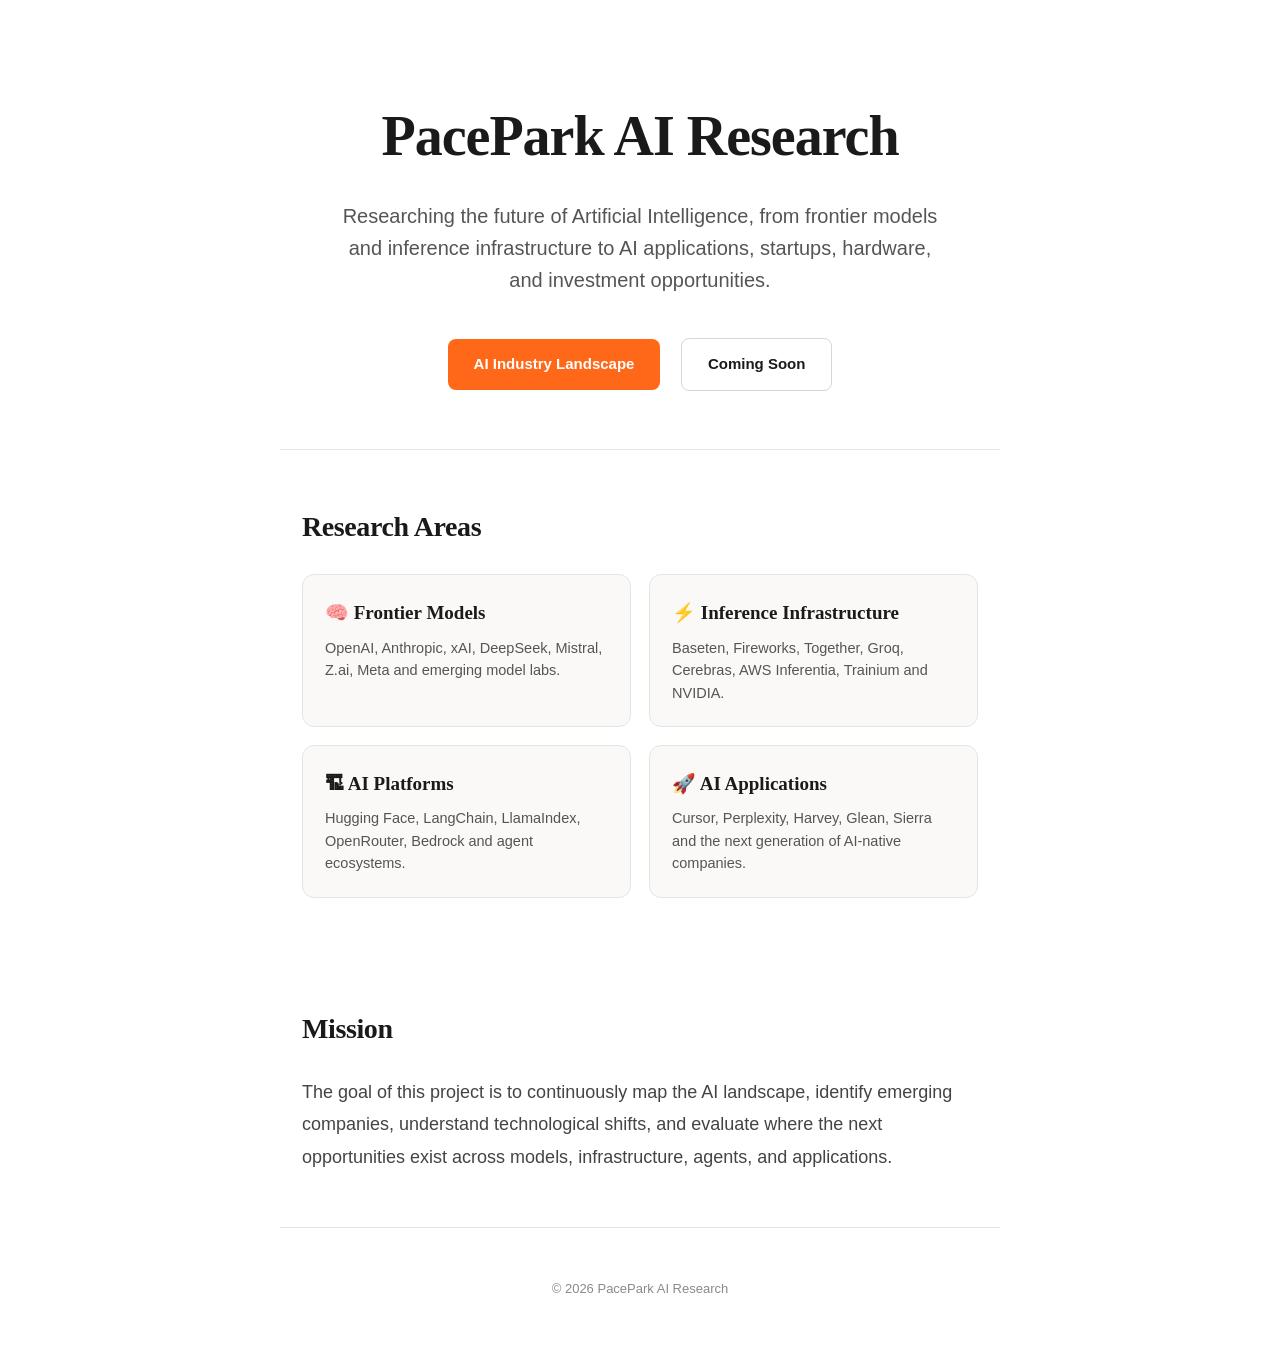
==== index.html @ 9718423b "Restyle to white Substack-style theme (light bg, black serif type) — content unchanged" ====
<!DOCTYPE html>
<html lang="en">
<head>
<meta charset="UTF-8">
<meta name="viewport" content="width=device-width, initial-scale=1.0">
<title>PacePark AI Research</title>
<style>
:root{--accent:#ff6719;--serif:Georgia,"Iowan Old Style","Times New Roman",serif;--sans:-apple-system,BlinkMacSystemFont,"Segoe UI",Roboto,Helvetica,Arial,sans-serif}
*{box-sizing:border-box}
body{margin:0;font-family:var(--sans);background:#ffffff;color:#1a1a1a;line-height:1.65}
.hero{max-width:720px;margin:0 auto;padding:90px 22px 50px;text-align:center;border-bottom:1px solid #e7e5e0}
h1{font-family:var(--serif);font-size:56px;font-weight:800;letter-spacing:-1px;margin:0 0 18px}
.subtitle{font-size:20px;color:#555;max-width:600px;margin:0 auto;line-height:1.6}
.buttons{margin-top:34px}
.button{display:inline-block;margin:8px;padding:13px 26px;border-radius:8px;text-decoration:none;font-weight:600;font-size:15px}
.primary{background:var(--accent);color:#fff}
.primary:hover{background:#e85c10}
.secondary{border:1px solid #d8d6d0;color:#1a1a1a}
.secondary:hover{border-color:#1a1a1a}
.section{max-width:720px;margin:0 auto;padding:54px 22px}
.section h2{font-family:var(--serif);font-size:28px;font-weight:800;letter-spacing:-.4px;margin:0 0 24px}
.cards{display:grid;grid-template-columns:repeat(auto-fit,minmax(240px,1fr));gap:18px}
.card{background:#faf9f7;border:1px solid #e7e5e0;border-radius:12px;padding:22px}
.card h3{font-family:var(--serif);font-size:19px;font-weight:700;margin:0 0 8px}
.card p{margin:0;color:#555;font-size:14.5px;line-height:1.55}
.mission p{color:#444;font-size:18px;line-height:1.8;margin:0}
.footer{text-align:center;color:#8a8a8a;padding:50px 22px;font-size:13px;border-top:1px solid #e7e5e0;max-width:720px;margin:0 auto}
@media(max-width:600px){h1{font-size:40px}}
</style>
</head>
<body>
<div class="hero">
<h1>PacePark AI Research</h1>
<p class="subtitle">
Researching the future of Artificial Intelligence, from frontier models and inference infrastructure to AI applications, startups, hardware, and investment opportunities.
</p>
<div class="buttons">
<a class="button primary" href="ai-landscape.html">AI Industry Landscape</a>
<a class="button secondary" href="#">Coming Soon</a>
</div>
</div>

<div class="section">
<h2>Research Areas</h2>
<div class="cards">
<div class="card">
<h3>🧠 Frontier Models</h3>
<p>OpenAI, Anthropic, xAI, DeepSeek, Mistral, Z.ai, Meta and emerging model labs.</p>
</div>
<div class="card">
<h3>⚡ Inference Infrastructure</h3>
<p>Baseten, Fireworks, Together, Groq, Cerebras, AWS Inferentia, Trainium and NVIDIA.</p>
</div>
<div class="card">
<h3>🏗 AI Platforms</h3>
<p>Hugging Face, LangChain, LlamaIndex, OpenRouter, Bedrock and agent ecosystems.</p>
</div>
<div class="card">
<h3>🚀 AI Applications</h3>
<p>Cursor, Perplexity, Harvey, Glean, Sierra and the next generation of AI-native companies.</p>
</div>
</div>
</div>

<div class="section mission">
<h2>Mission</h2>
<p>
The goal of this project is to continuously map the AI landscape, identify emerging companies, understand technological shifts, and evaluate where the next opportunities exist across models, infrastructure, agents, and applications.
</p>
</div>

<div class="footer">© 2026 PacePark AI Research</div>
</body>
</html>
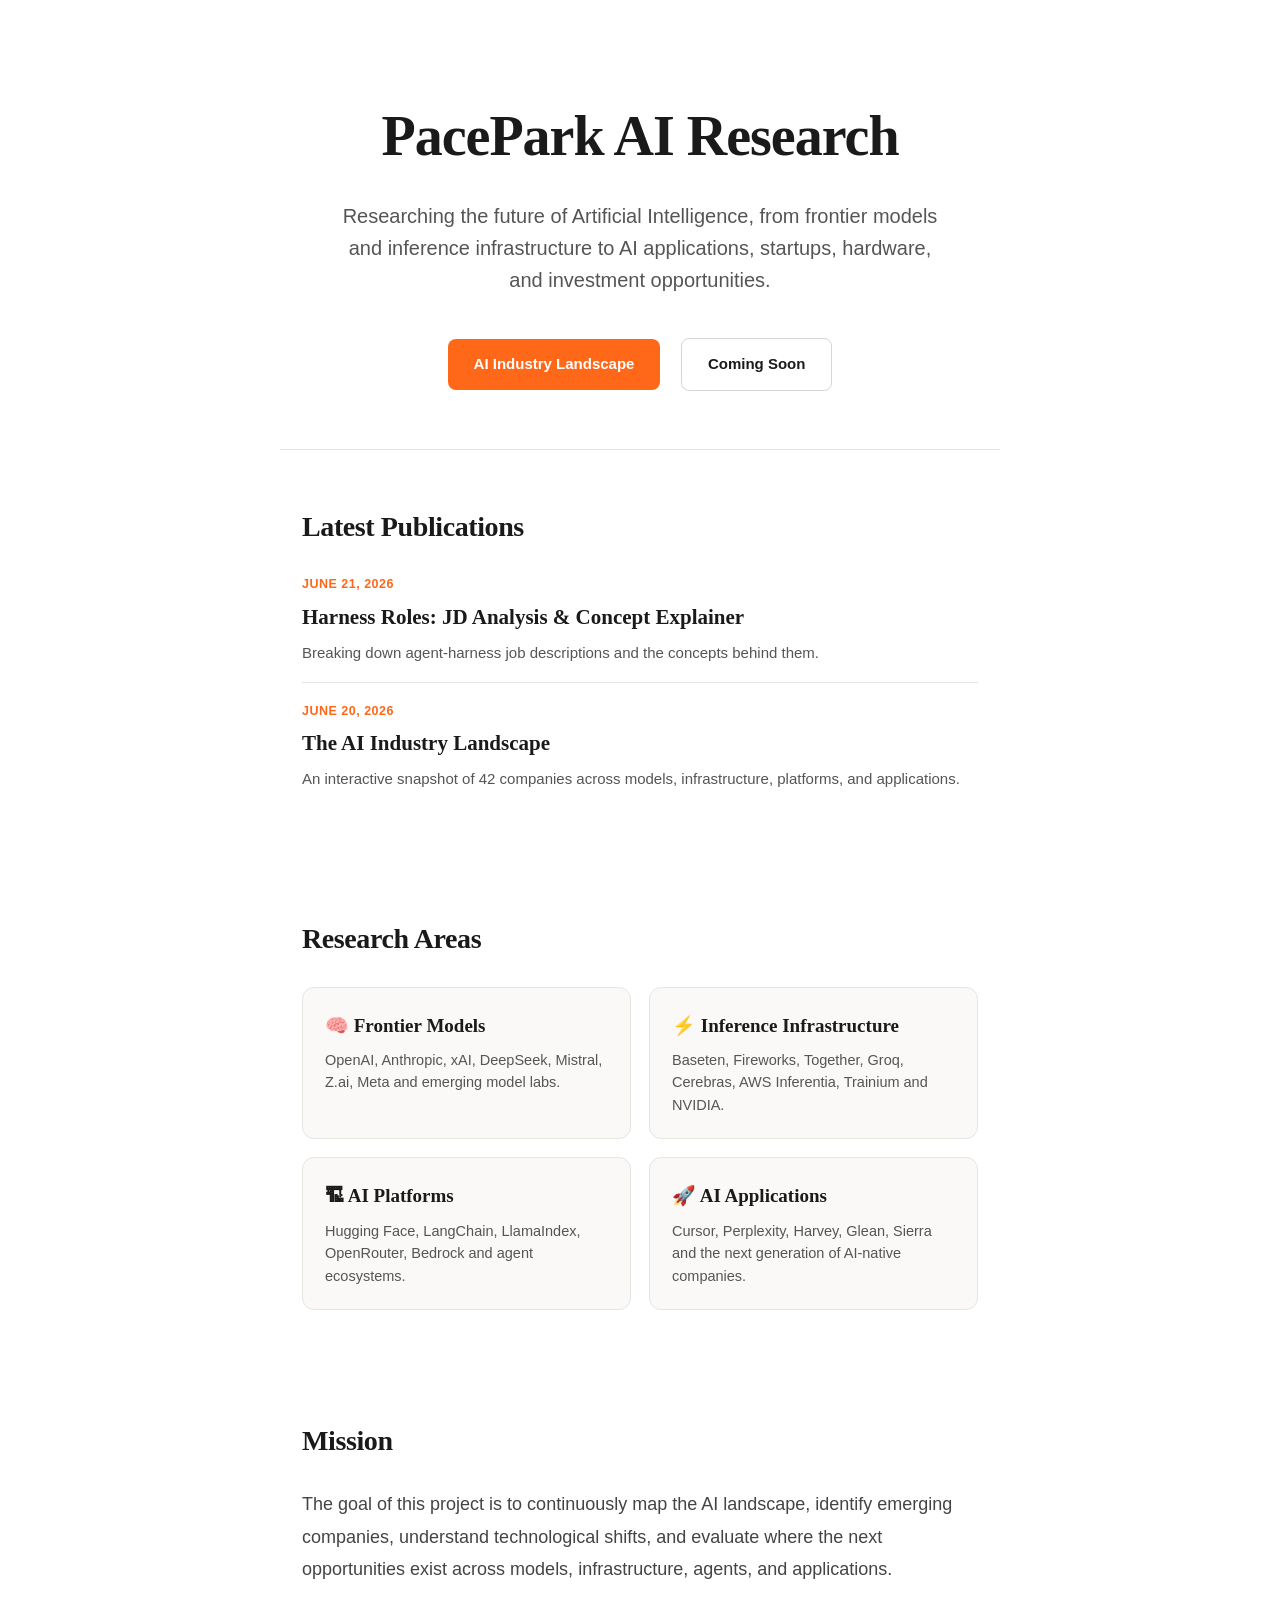
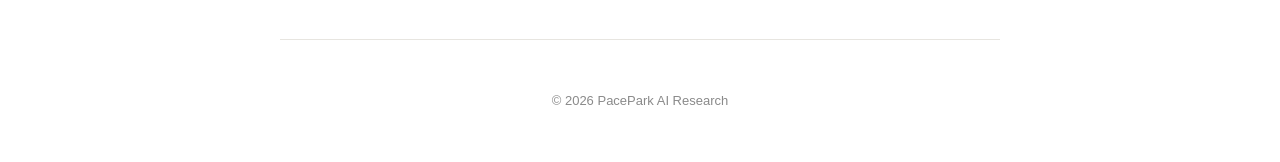
==== commit 371995d7: "latest publications section" ====
--- a/index.html
+++ b/index.html
@@ -24,6 +24,14 @@
 .card h3{font-family:var(--serif);font-size:19px;font-weight:700;margin:0 0 8px}
 .card p{margin:0;color:#555;font-size:14.5px;line-height:1.55}
 .mission p{color:#444;font-size:18px;line-height:1.8;margin:0}
+.posts{list-style:none;margin:0;padding:0}
+.post-item{padding:18px 0;border-bottom:1px solid #e7e5e0}
+.post-item:first-child{padding-top:0}
+.post-item:last-child{border-bottom:none}
+.post-item .pdate{display:block;color:var(--accent);font-size:12.5px;font-weight:700;letter-spacing:.5px;text-transform:uppercase;margin-bottom:5px}
+.post-item a{font-family:var(--serif);font-size:21px;font-weight:700;color:#1a1a1a;text-decoration:none}
+.post-item a:hover{color:var(--accent)}
+.post-item p{margin:6px 0 0;color:#555;font-size:15px;line-height:1.55}
 .footer{text-align:center;color:#8a8a8a;padding:50px 22px;font-size:13px;border-top:1px solid #e7e5e0;max-width:720px;margin:0 auto}
 @media(max-width:600px){h1{font-size:40px}}
 </style>
@@ -38,6 +46,22 @@
 <a class="button primary" href="ai-landscape.html">AI Industry Landscape</a>
 <a class="button secondary" href="#">Coming Soon</a>
 </div>
+</div>
+
+<div class="section">
+<h2>Latest Publications</h2>
+<ul class="posts">
+<li class="post-item">
+<span class="pdate">June 21, 2026</span>
+<a href="harness_jobs_analysis.html">Harness Roles: JD Analysis &amp; Concept Explainer</a>
+<p>Breaking down agent-harness job descriptions and the concepts behind them.</p>
+</li>
+<li class="post-item">
+<span class="pdate">June 20, 2026</span>
+<a href="ai-landscape.html">The AI Industry Landscape</a>
+<p>An interactive snapshot of 42 companies across models, infrastructure, platforms, and applications.</p>
+</li>
+</ul>
 </div>
 
 <div class="section">
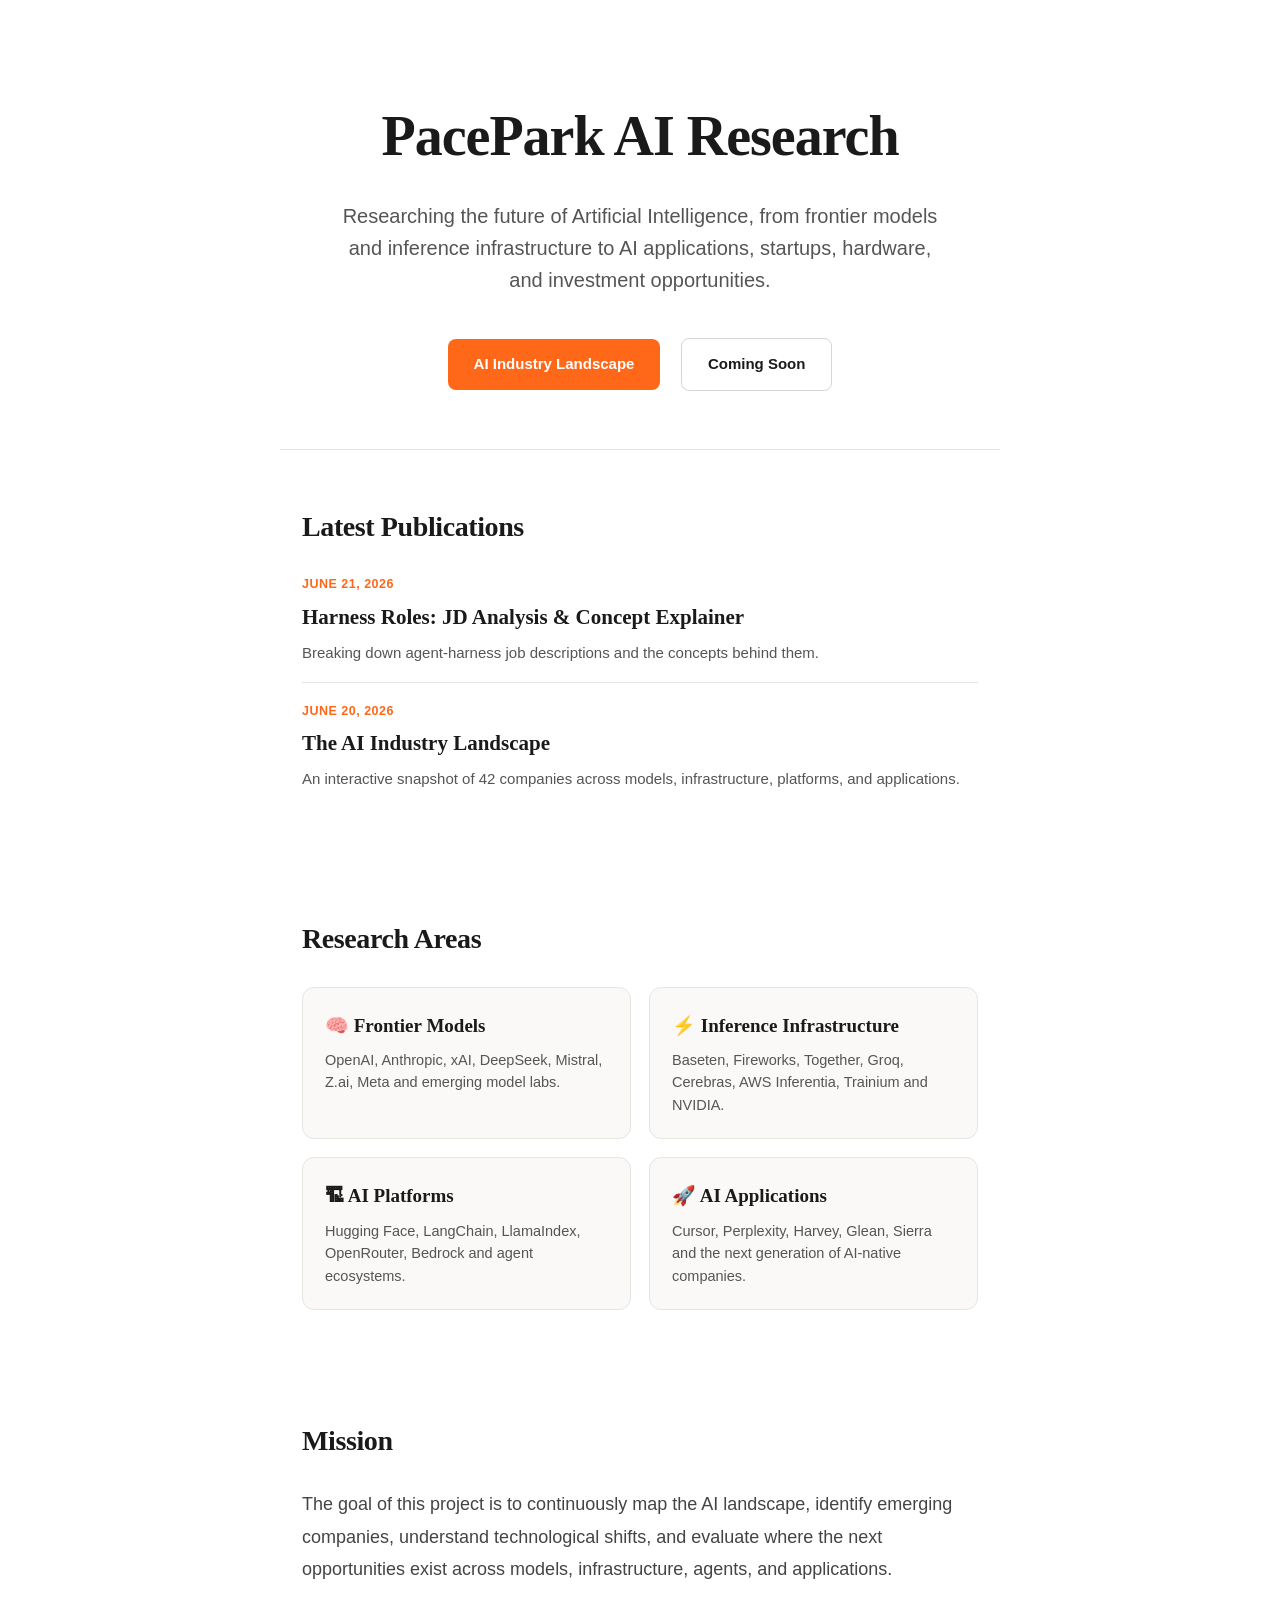
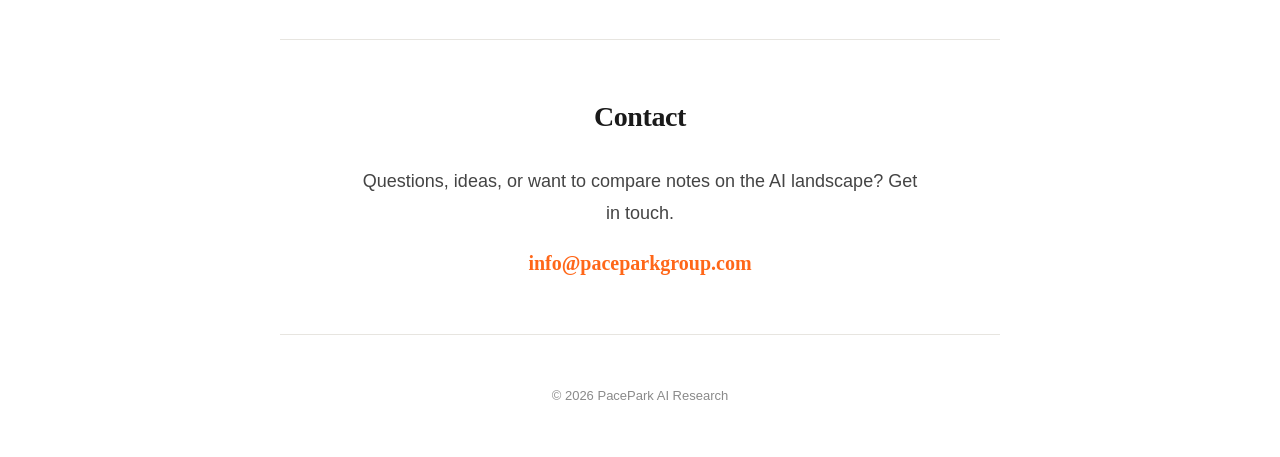
==== commit 071c9e90: "add contact" ====
--- a/index.html
+++ b/index.html
@@ -24,6 +24,10 @@
 .card h3{font-family:var(--serif);font-size:19px;font-weight:700;margin:0 0 8px}
 .card p{margin:0;color:#555;font-size:14.5px;line-height:1.55}
 .mission p{color:#444;font-size:18px;line-height:1.8;margin:0}
+.contact{text-align:center;border-top:1px solid #e7e5e0}
+.contact p{color:#444;font-size:18px;line-height:1.8;margin:0 auto 18px;max-width:560px}
+.contact a.email{display:inline-block;font-family:var(--serif);font-size:20px;font-weight:700;color:var(--accent);text-decoration:none}
+.contact a.email:hover{text-decoration:underline}
 .posts{list-style:none;margin:0;padding:0}
 .post-item{padding:18px 0;border-bottom:1px solid #e7e5e0}
 .post-item:first-child{padding-top:0}
@@ -93,6 +97,12 @@
 </p>
 </div>
 
+<div class="section contact">
+<h2>Contact</h2>
+<p>Questions, ideas, or want to compare notes on the AI landscape? Get in touch.</p>
+<a class="email" href="mailto:info@paceparkgroup.com">info@paceparkgroup.com</a>
+</div>
+
 <div class="footer">© 2026 PacePark AI Research</div>
 </body>
 </html>
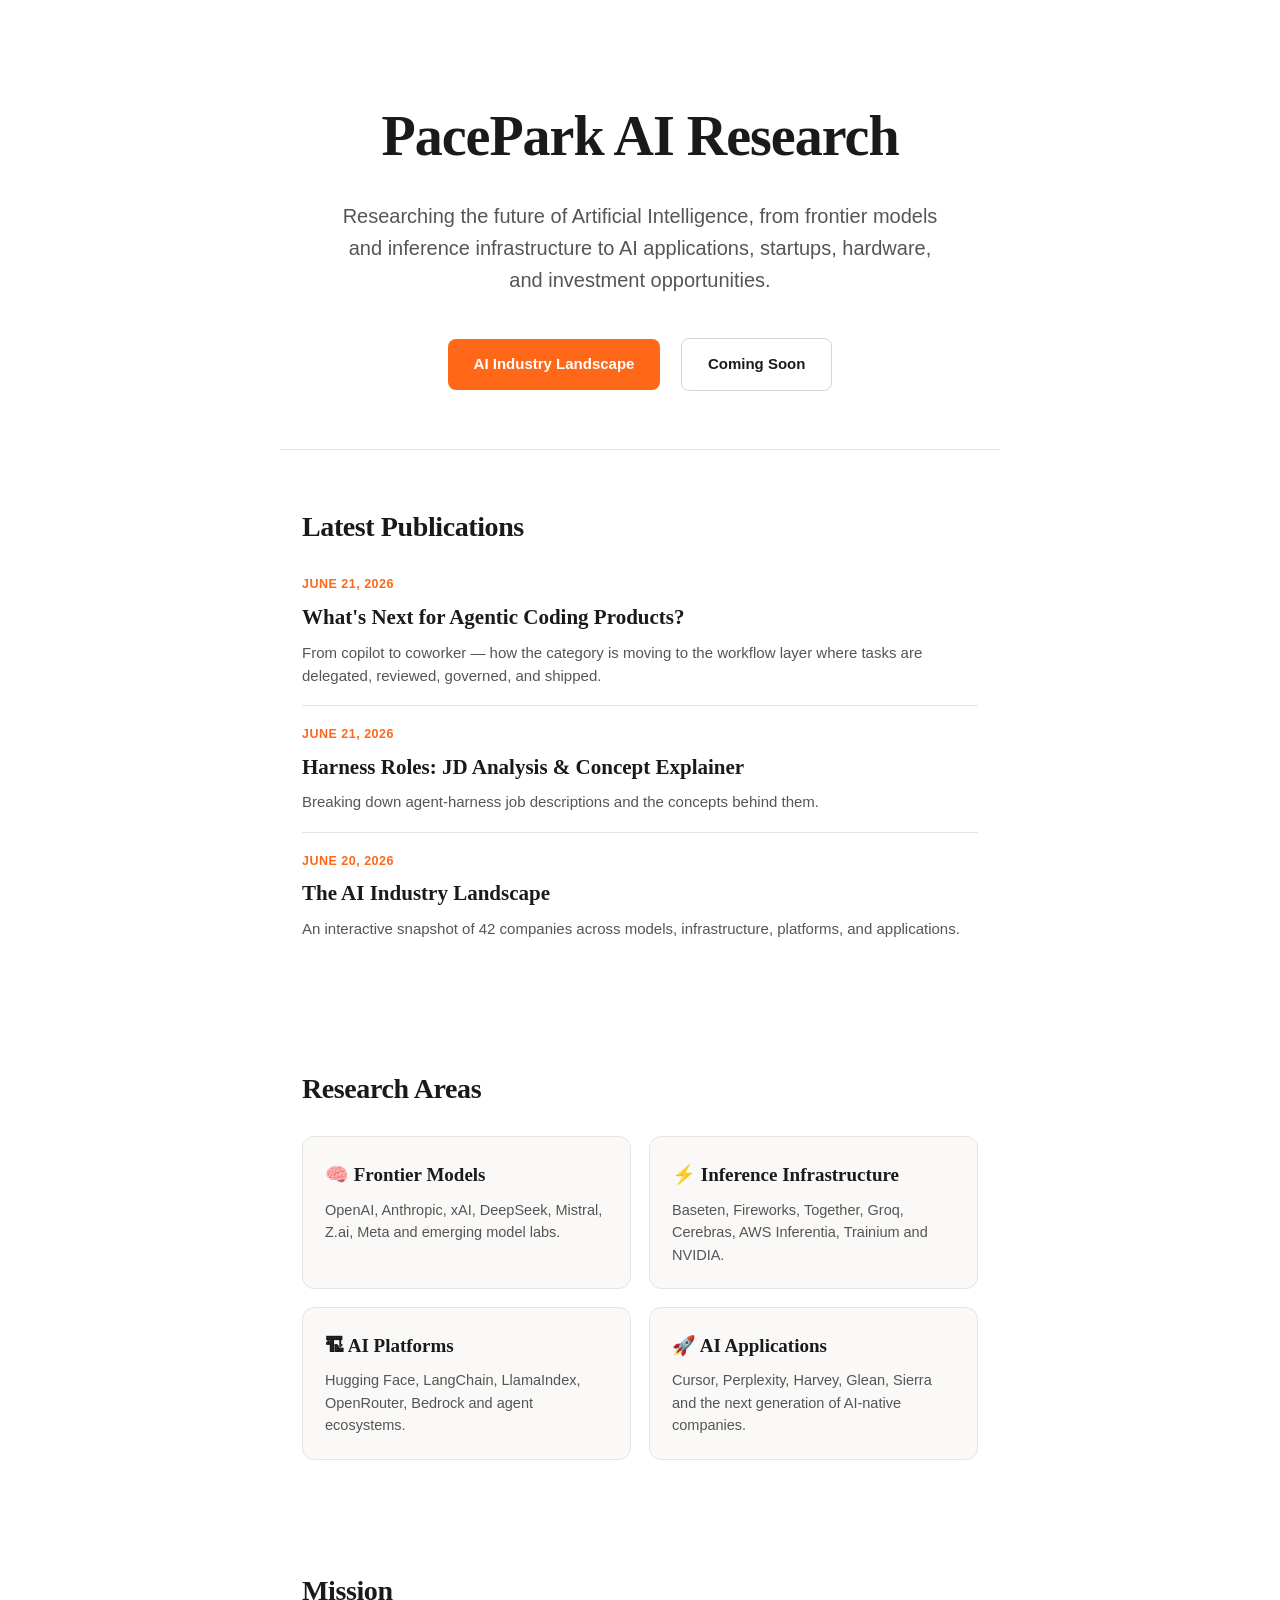
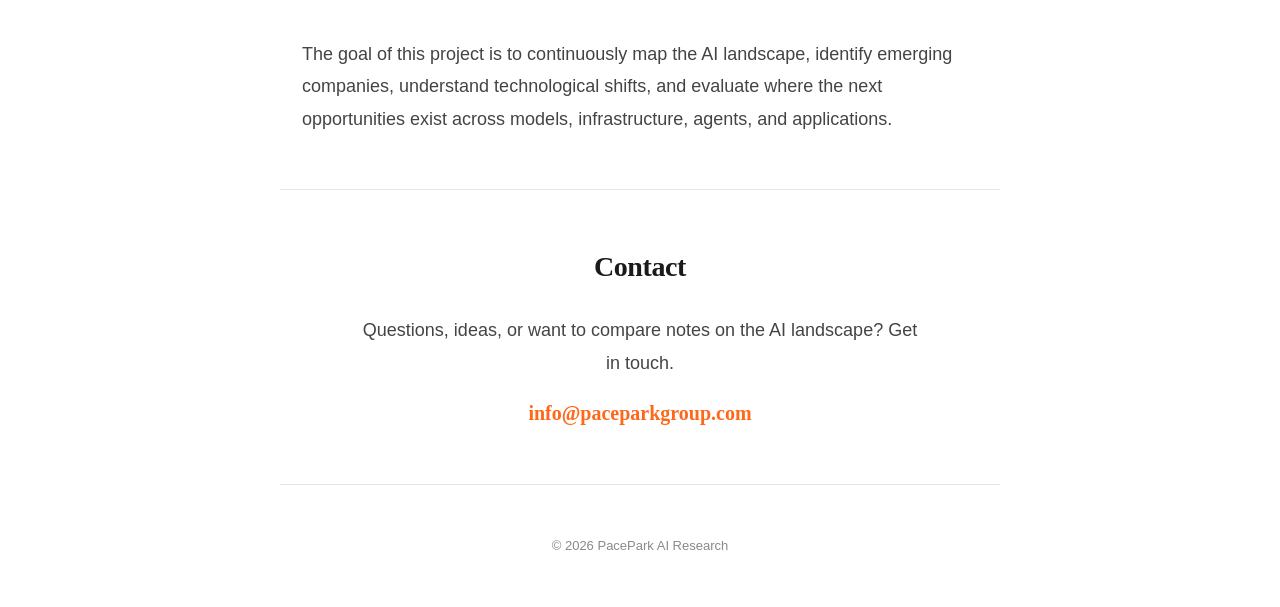
==== commit f833b310: "Add agentic coding post and Substack-style bylines New post "What's Next for Agentic Coding Products" ====
--- a/index.html
+++ b/index.html
@@ -57,6 +57,11 @@
 <ul class="posts">
 <li class="post-item">
 <span class="pdate">June 21, 2026</span>
+<a href="agentic_coding_products_next.html">What's Next for Agentic Coding Products?</a>
+<p>From copilot to coworker — how the category is moving to the workflow layer where tasks are delegated, reviewed, governed, and shipped.</p>
+</li>
+<li class="post-item">
+<span class="pdate">June 21, 2026</span>
 <a href="harness_jobs_analysis.html">Harness Roles: JD Analysis &amp; Concept Explainer</a>
 <p>Breaking down agent-harness job descriptions and the concepts behind them.</p>
 </li>
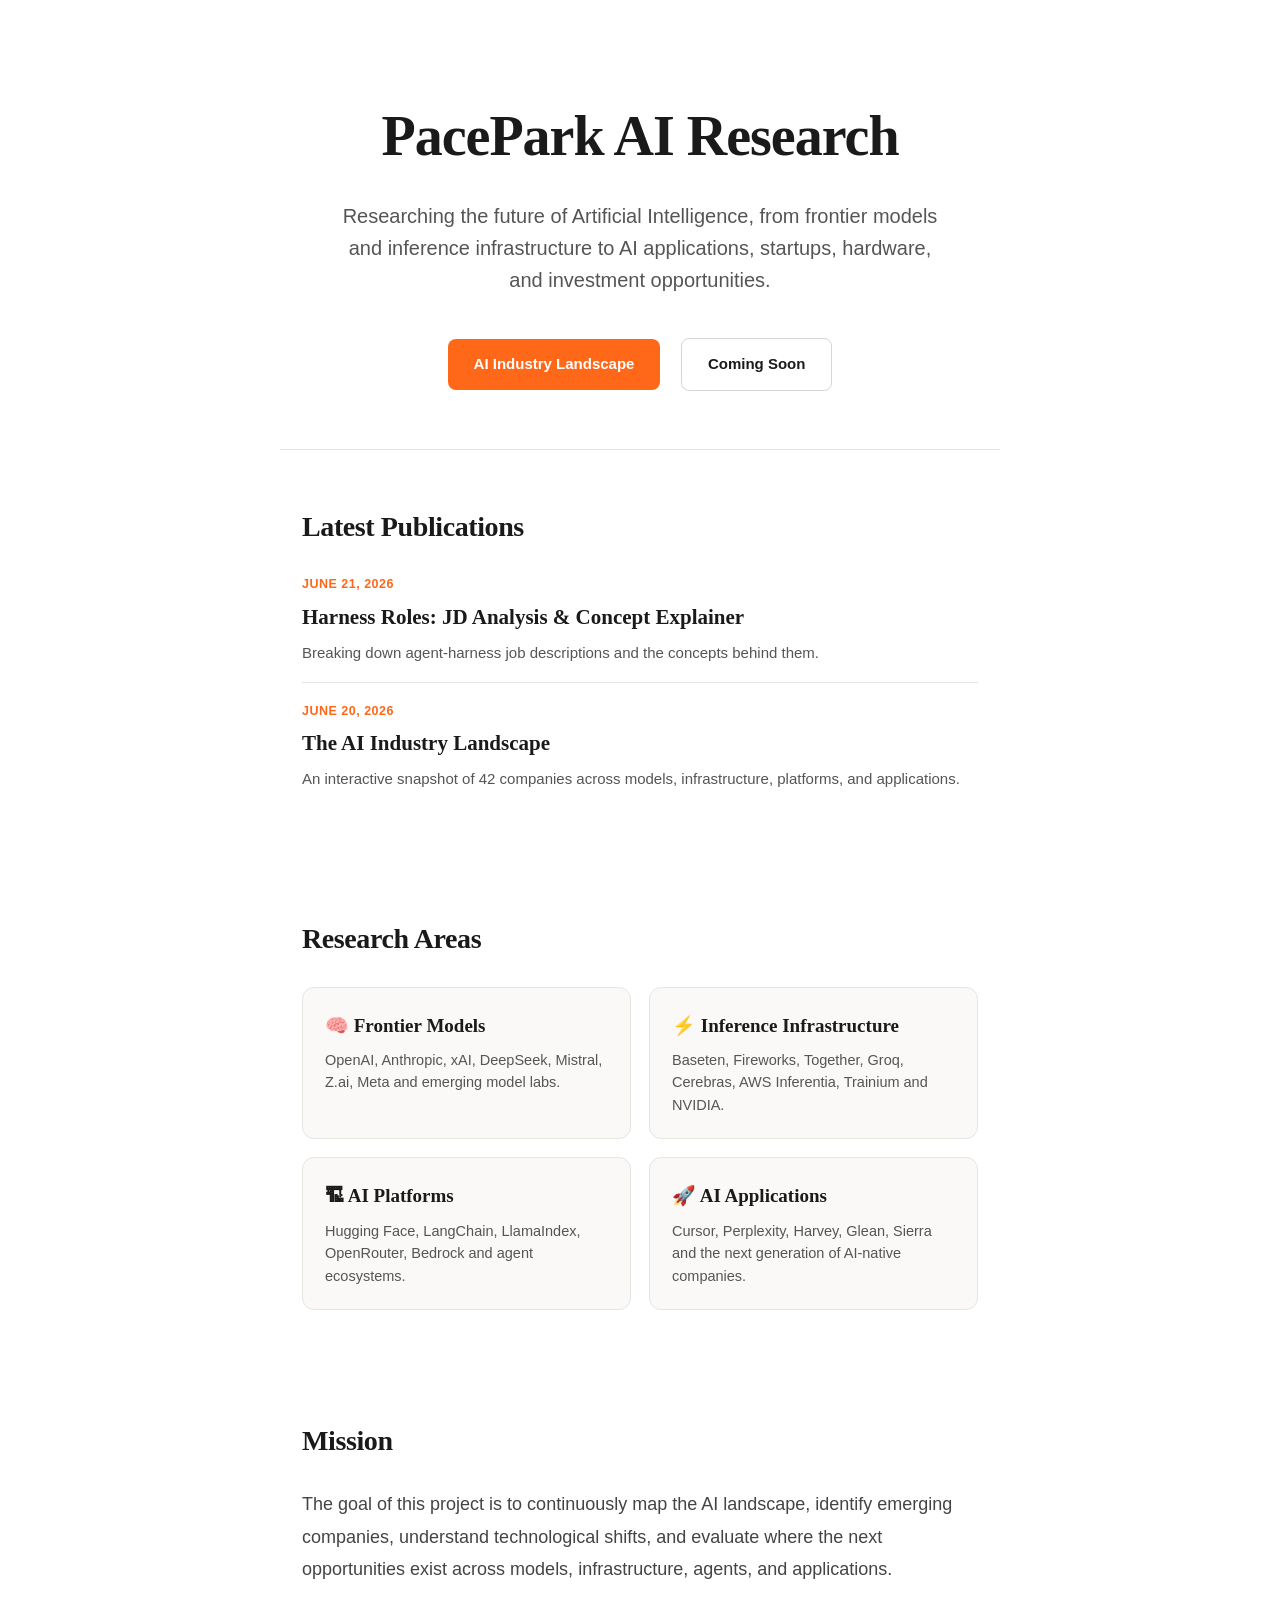
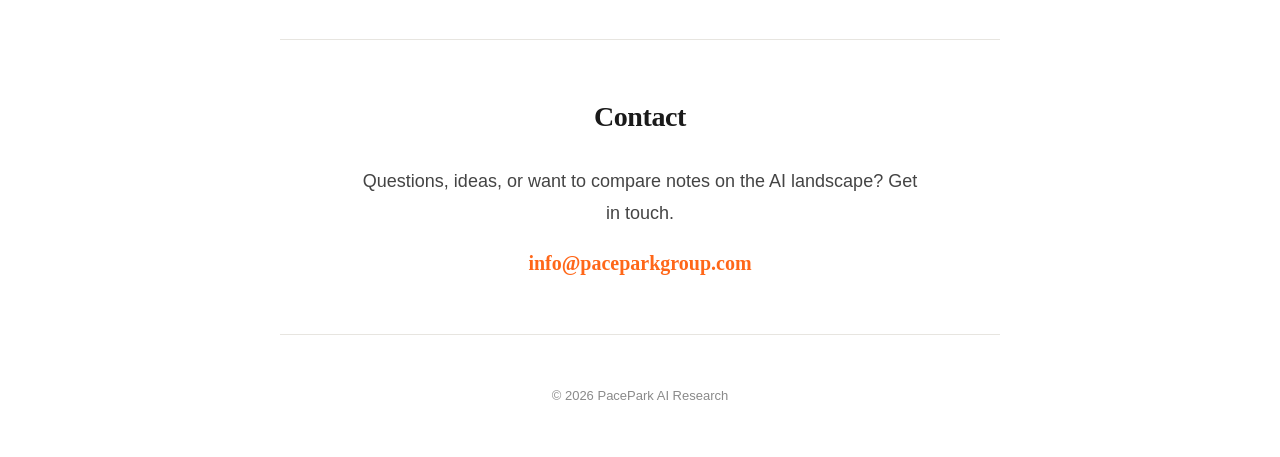
==== commit 94cd2613: "Move agentic coding post to unlisted /wip/ area Relocate the post into /wip/, remove it from the hom" ====
--- a/index.html
+++ b/index.html
@@ -57,11 +57,6 @@
 <ul class="posts">
 <li class="post-item">
 <span class="pdate">June 21, 2026</span>
-<a href="agentic_coding_products_next.html">What's Next for Agentic Coding Products?</a>
-<p>From copilot to coworker — how the category is moving to the workflow layer where tasks are delegated, reviewed, governed, and shipped.</p>
-</li>
-<li class="post-item">
-<span class="pdate">June 21, 2026</span>
 <a href="harness_jobs_analysis.html">Harness Roles: JD Analysis &amp; Concept Explainer</a>
 <p>Breaking down agent-harness job descriptions and the concepts behind them.</p>
 </li>
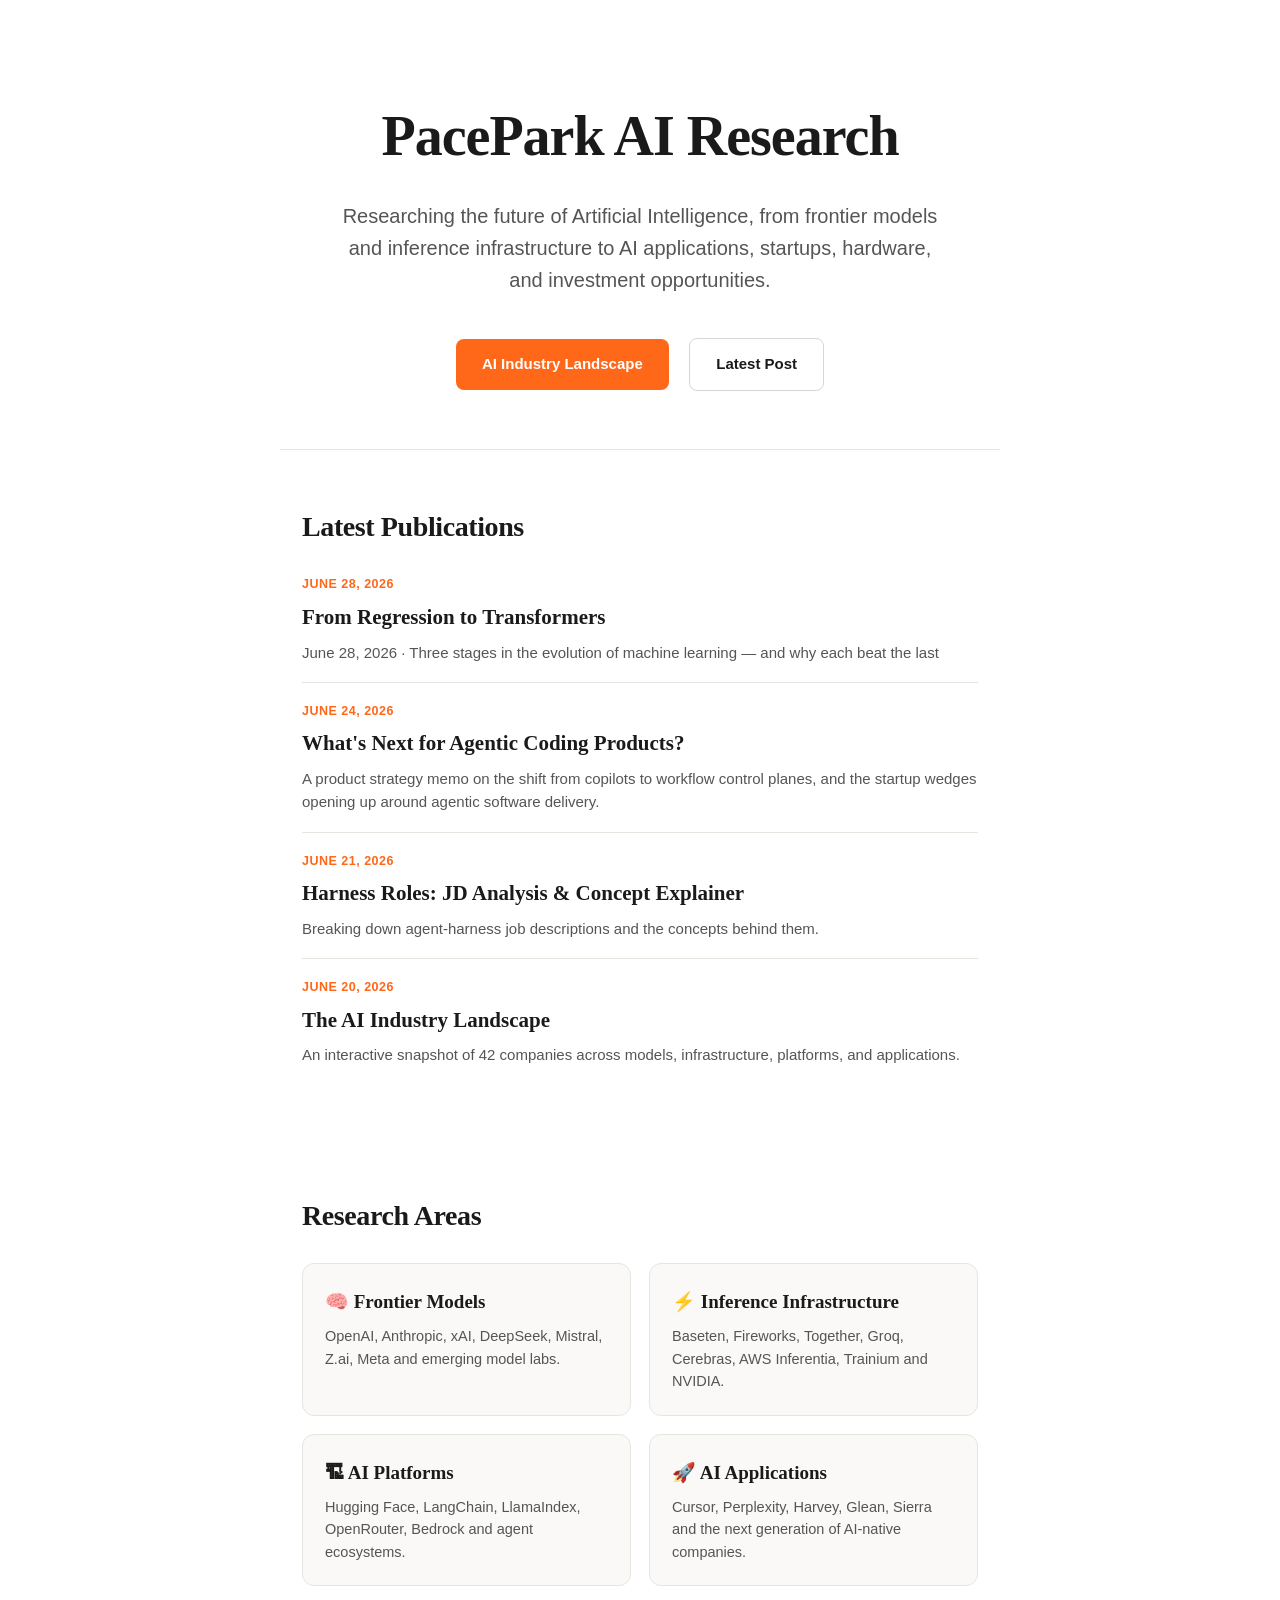
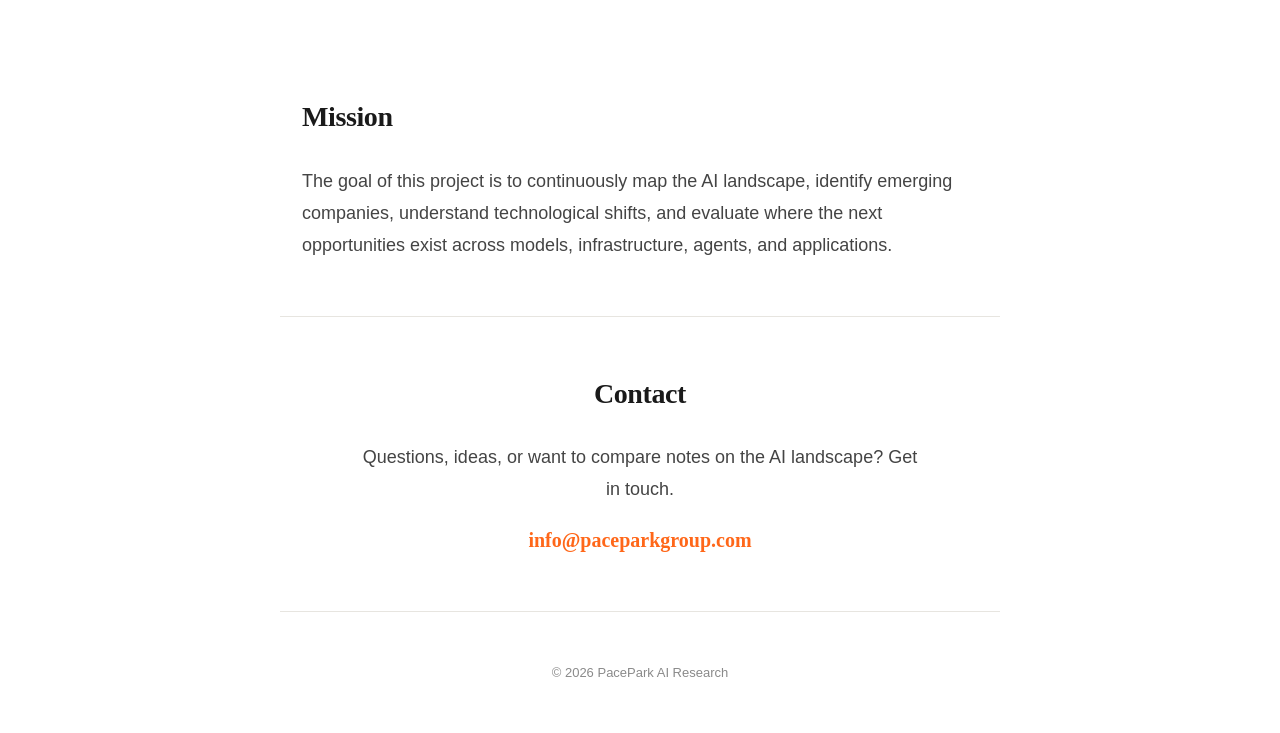
==== commit 91882676: "Update evolution-regression-to-transformers.html" ====
--- a/index.html
+++ b/index.html
@@ -48,13 +48,23 @@
 </p>
 <div class="buttons">
 <a class="button primary" href="ai-landscape.html">AI Industry Landscape</a>
-<a class="button secondary" href="#">Coming Soon</a>
+<a class="button secondary" href="evolution-regression-to-transformers.html">Latest Post</a>
 </div>
 </div>
 
 <div class="section">
 <h2>Latest Publications</h2>
 <ul class="posts">
+<li class="post-item">
+<span class="pdate">June 28, 2026</span>
+<a href="evolution-regression-to-transformers.html">From Regression to Transformers</a>
+<p>June 28, 2026 · Three stages in the evolution of machine learning — and why each beat the last</p>
+</li>
+<li class="post-item">
+<span class="pdate">June 24, 2026</span>
+<a href="agentic-coding-products-next.html">What's Next for Agentic Coding Products?</a>
+<p>A product strategy memo on the shift from copilots to workflow control planes, and the startup wedges opening up around agentic software delivery.</p>
+</li>
 <li class="post-item">
 <span class="pdate">June 21, 2026</span>
 <a href="harness_jobs_analysis.html">Harness Roles: JD Analysis &amp; Concept Explainer</a>
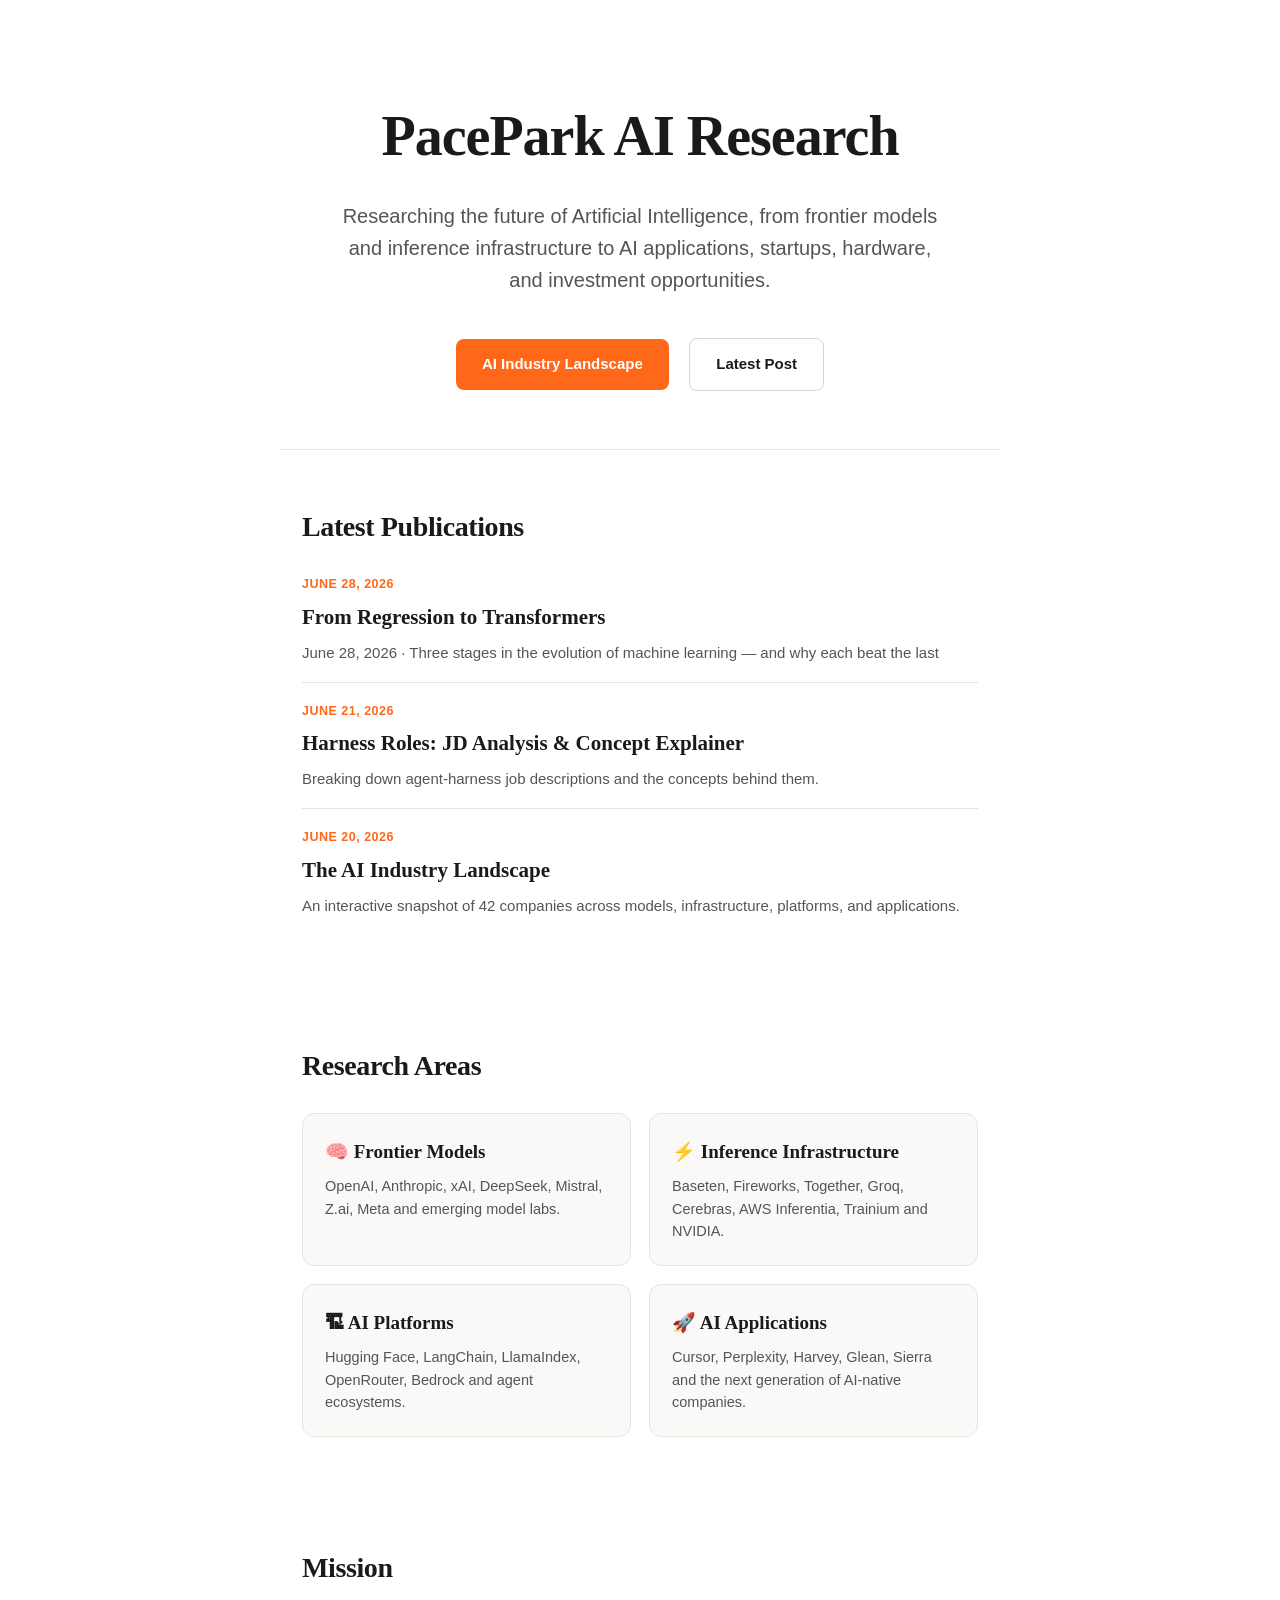
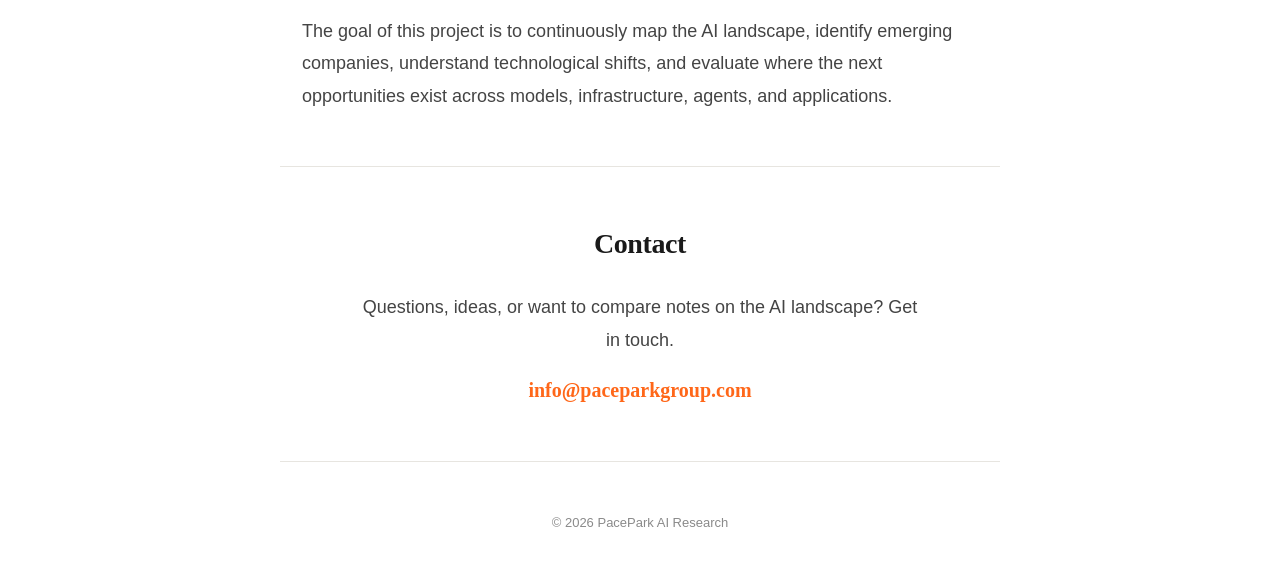
==== commit 89ce182f: "Unpublish agentic-coding-products-next: move to wip/, drop from homepage Move published/agentic-codi" ====
--- a/index.html
+++ b/index.html
@@ -47,8 +47,8 @@
 Researching the future of Artificial Intelligence, from frontier models and inference infrastructure to AI applications, startups, hardware, and investment opportunities.
 </p>
 <div class="buttons">
-<a class="button primary" href="ai-landscape.html">AI Industry Landscape</a>
-<a class="button secondary" href="evolution-regression-to-transformers.html">Latest Post</a>
+<a class="button primary" href="published/ai-landscape.html">AI Industry Landscape</a>
+<a class="button secondary" href="published/evolution-regression-to-transformers.html">Latest Post</a>
 </div>
 </div>
 
@@ -57,22 +57,17 @@
 <ul class="posts">
 <li class="post-item">
 <span class="pdate">June 28, 2026</span>
-<a href="evolution-regression-to-transformers.html">From Regression to Transformers</a>
+<a href="published/evolution-regression-to-transformers.html">From Regression to Transformers</a>
 <p>June 28, 2026 · Three stages in the evolution of machine learning — and why each beat the last</p>
 </li>
 <li class="post-item">
-<span class="pdate">June 24, 2026</span>
-<a href="agentic-coding-products-next.html">What's Next for Agentic Coding Products?</a>
-<p>A product strategy memo on the shift from copilots to workflow control planes, and the startup wedges opening up around agentic software delivery.</p>
-</li>
-<li class="post-item">
 <span class="pdate">June 21, 2026</span>
-<a href="harness_jobs_analysis.html">Harness Roles: JD Analysis &amp; Concept Explainer</a>
+<a href="published/harness_jobs_analysis.html">Harness Roles: JD Analysis &amp; Concept Explainer</a>
 <p>Breaking down agent-harness job descriptions and the concepts behind them.</p>
 </li>
 <li class="post-item">
 <span class="pdate">June 20, 2026</span>
-<a href="ai-landscape.html">The AI Industry Landscape</a>
+<a href="published/ai-landscape.html">The AI Industry Landscape</a>
 <p>An interactive snapshot of 42 companies across models, infrastructure, platforms, and applications.</p>
 </li>
 </ul>
